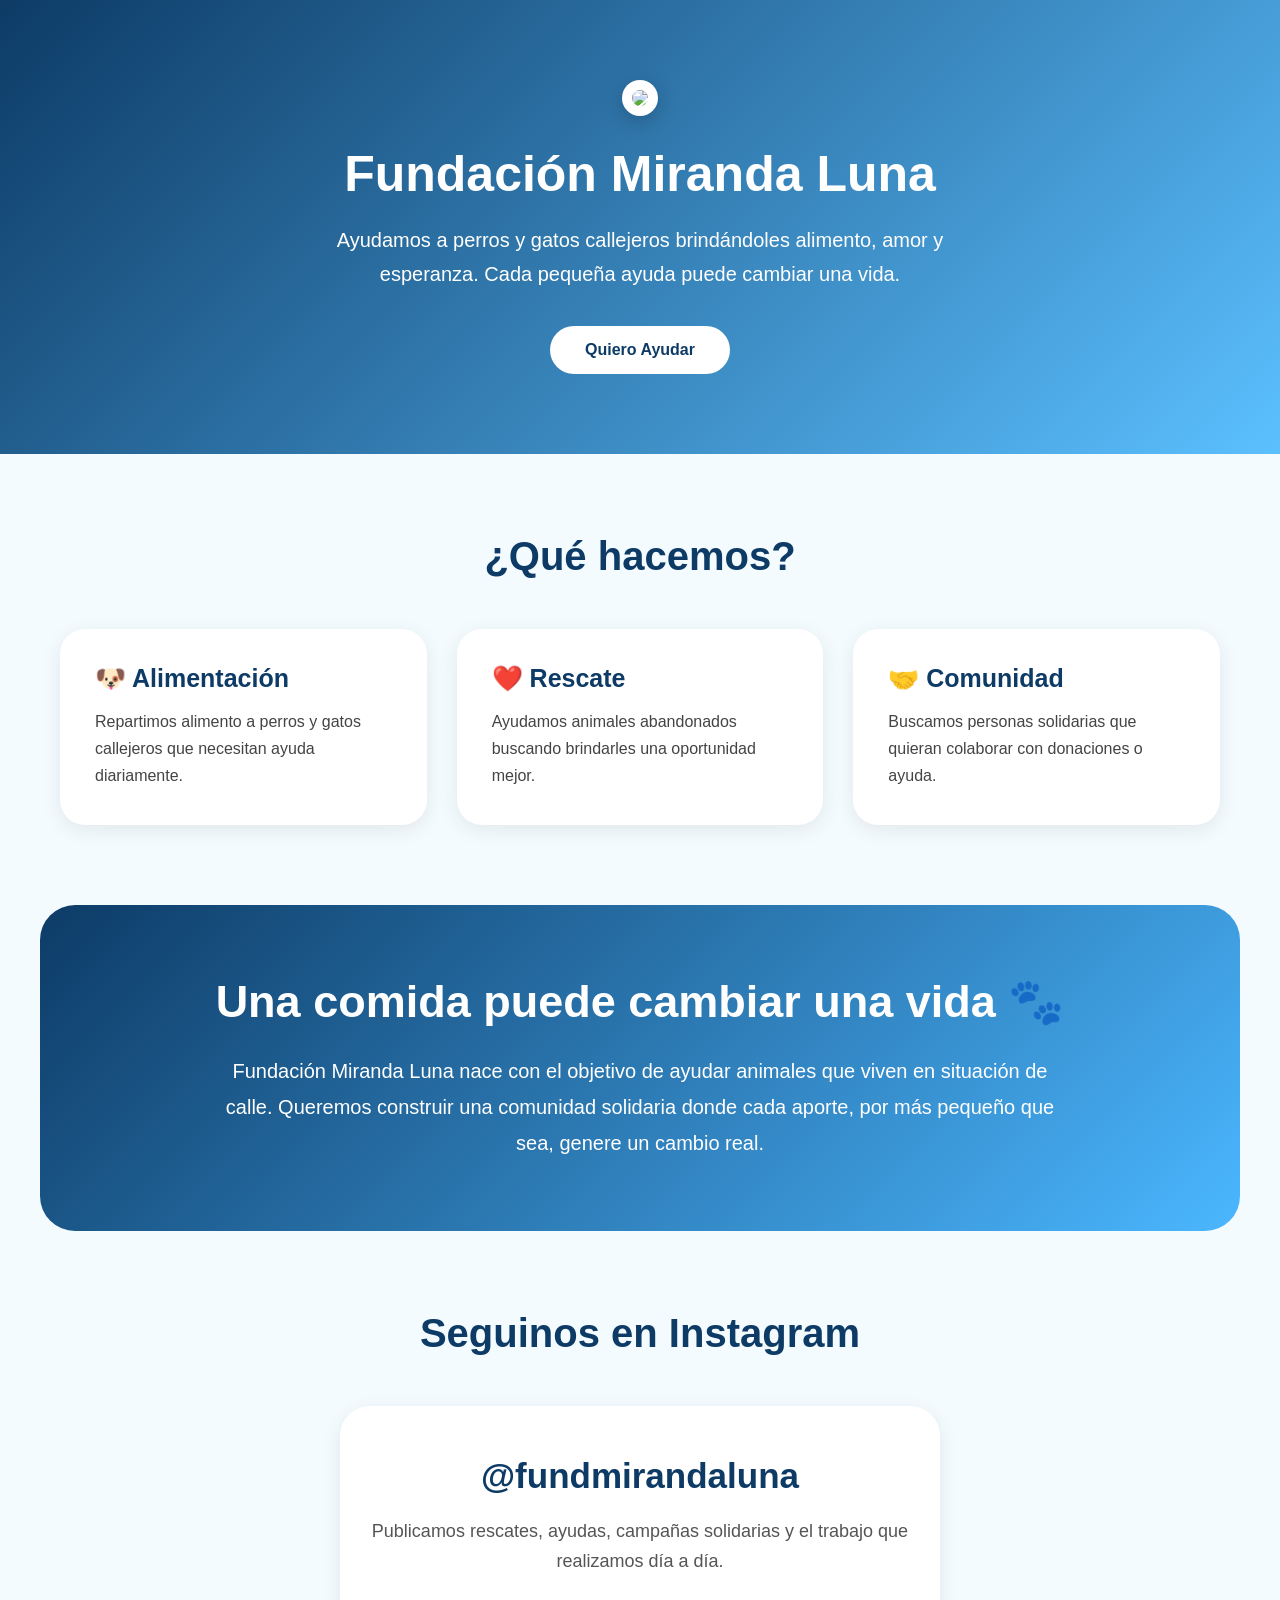
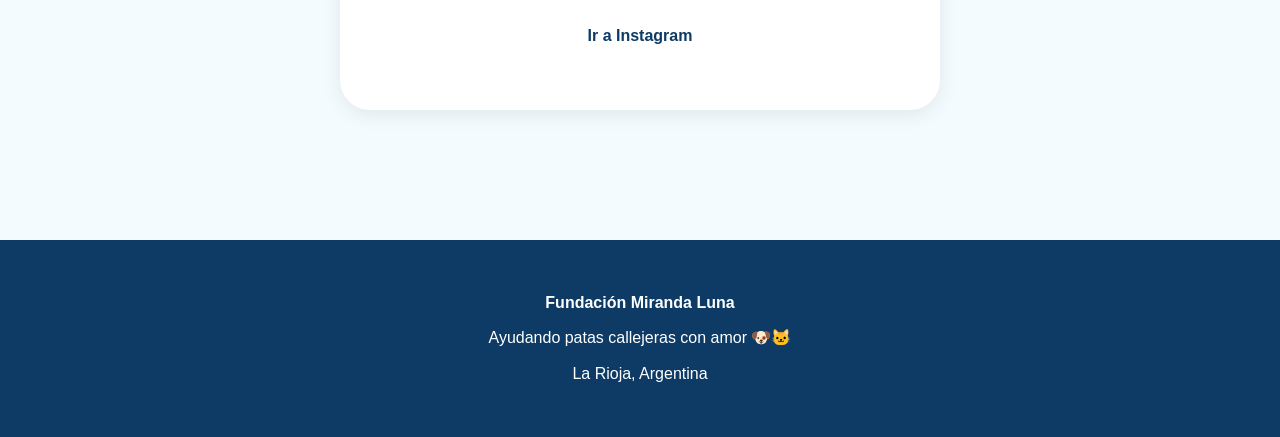
==== index.html @ c344619f "Add files via upload" ====
<!DOCTYPE html>
<html lang="es">
<head>
  <meta charset="UTF-8">
  <meta name="viewport" content="width=device-width, initial-scale=1.0">
  <link rel="stylesheet" href="estilo.css">
  <title>Fundación Miranda Luna</title>

</head>

<body>

  <header>

    <!-- LOGO -->
    <div class="logo">

      <img src="WhatsApp Image 2026-05-22 at 8.19.40 PM.jpeg">

    </div>

    <h1>Fundación Miranda Luna</h1>

    <p>
      Ayudamos a perros y gatos callejeros brindándoles alimento,
      amor y esperanza. Cada pequeña ayuda puede cambiar una vida.
    </p>

    <a href="https://www.instagram.com/fundmirandaluna?igsh=cjVqNXhsMjJ3d2V2&utm_source=qr"
       class="btn"
       target="_blank">

       Quiero Ayudar

    </a>

  </header>

  <section>

    <h2 class="section-title">
      ¿Qué hacemos?
    </h2>

    <div class="cards">

      <div class="card">

        <h3>🐶 Alimentación</h3>

        <p>
          Repartimos alimento a perros y gatos callejeros
          que necesitan ayuda diariamente.
        </p>

      </div>

      <div class="card">

        <h3>❤️ Rescate</h3>

        <p>
          Ayudamos animales abandonados buscando brindarles
          una oportunidad mejor.
        </p>

      </div>

      <div class="card">

        <h3>🤝 Comunidad</h3>

        <p>
          Buscamos personas solidarias que quieran colaborar
          con donaciones o ayuda.
        </p>

      </div>

    </div>

  </section>

  <section class="impact">

    <h2>
      Una comida puede cambiar una vida 🐾
    </h2>

    <p>
      Fundación Miranda Luna nace con el objetivo de ayudar
      animales que viven en situación de calle. Queremos construir
      una comunidad solidaria donde cada aporte, por más pequeño
      que sea, genere un cambio real.
    </p>

  </section>

  <section class="instagram">

    <h2 class="section-title">
      Seguinos en Instagram
    </h2>

    <div class="instagram-box">

      <h3>@fundmirandaluna</h3>

      <p>
        Publicamos rescates, ayudas, campañas solidarias
        y el trabajo que realizamos día a día.
      </p>

      <a href="https://www.instagram.com/fundmirandaluna?igsh=cjVqNXhsMjJ3d2V2&utm_source=qr"
         class="btn"
         target="_blank">

         Ir a Instagram

      </a>

    </div>

  </section>

  <footer>

    <p><strong>Fundación Miranda Luna</strong></p>

    <p>
      Ayudando patas callejeras con amor 🐶🐱
    </p>

    <p>
      La Rioja, Argentina
    </p>

  </footer>

</body>
</html>
---- estilo.css ----
*{
      margin:0;
      padding:0;
      box-sizing:border-box;
      font-family: Arial, Helvetica, sans-serif;
    }

    body{
      background:#f4fbff;
      color:#1c2d3f;
    }

    header{
      background: linear-gradient(135deg, #0d3b66, #5bc0ff);
      color:white;
      padding:80px 20px;
      text-align:center;
    }

    /* LOGO */
    .logo{
      margin-bottom:25px;
    }

    .logo img{
      width:220px;
      max-width:90%;
      border-radius:20px;
      background:white;
      padding:10px;
      box-shadow:0 5px 20px rgba(0,0,0,0.2);
    }

    header h1{
      font-size:50px;
      margin-bottom:20px;
    }

    header p{
      max-width:700px;
      margin:auto;
      font-size:20px;
      line-height:1.7;
    }

    .btn{
      display:inline-block;
      margin-top:35px;
      padding:15px 35px;
      background:white;
      color:#0d3b66;
      text-decoration:none;
      border-radius:50px;
      font-weight:bold;
      transition:0.3s;
    }

    .btn:hover{
      transform:scale(1.05);
      background:#dff4ff;
    }

    section{
      max-width:1200px;
      margin:auto;
      padding:80px 20px;
    }

    .section-title{
      text-align:center;
      font-size:40px;
      margin-bottom:50px;
      color:#0d3b66;
    }

    .cards{
      display:grid;
      grid-template-columns:repeat(auto-fit, minmax(250px, 1fr));
      gap:30px;
    }

    .card{
      background:white;
      padding:35px;
      border-radius:25px;
      box-shadow:0 5px 20px rgba(0,0,0,0.08);
      transition:0.3s;
    }

    .card:hover{
      transform:translateY(-10px);
    }

    .card h3{
      margin-bottom:15px;
      color:#0d3b66;
      font-size:25px;
    }

    .card p{
      line-height:1.7;
      color:#444;
    }

    .impact{
      background: linear-gradient(135deg, #0d3b66, #4bb7ff);
      color:white;
      border-radius:35px;
      text-align:center;
      padding:70px 30px;
    }

    .impact h2{
      font-size:45px;
      margin-bottom:25px;
    }

    .impact p{
      max-width:850px;
      margin:auto;
      line-height:1.8;
      font-size:20px;
    }

    .instagram{
      text-align:center;
    }

    .instagram-box{
      background:white;
      max-width:600px;
      margin:auto;
      padding:50px 30px;
      border-radius:30px;
      box-shadow:0 5px 20px rgba(0,0,0,0.08);
    }

    .instagram-box h3{
      font-size:35px;
      color:#0d3b66;
      margin-bottom:20px;
    }

    .instagram-box p{
      line-height:1.7;
      color:#555;
      font-size:18px;
    }

    footer{
      background:#0d3b66;
      color:white;
      text-align:center;
      padding:40px 20px;
      margin-top:50px;
    }

    footer p{
      margin:10px 0;
      line-height:1.6;
    }

    @media(max-width:768px){

      header h1{
        font-size:38px;
      }

      .section-title{
        font-size:32px;
      }

      .impact h2{
        font-size:34px;
      }

      .impact p{
        font-size:18px;
      }

      .logo img{
        width:170px;
      }

    }
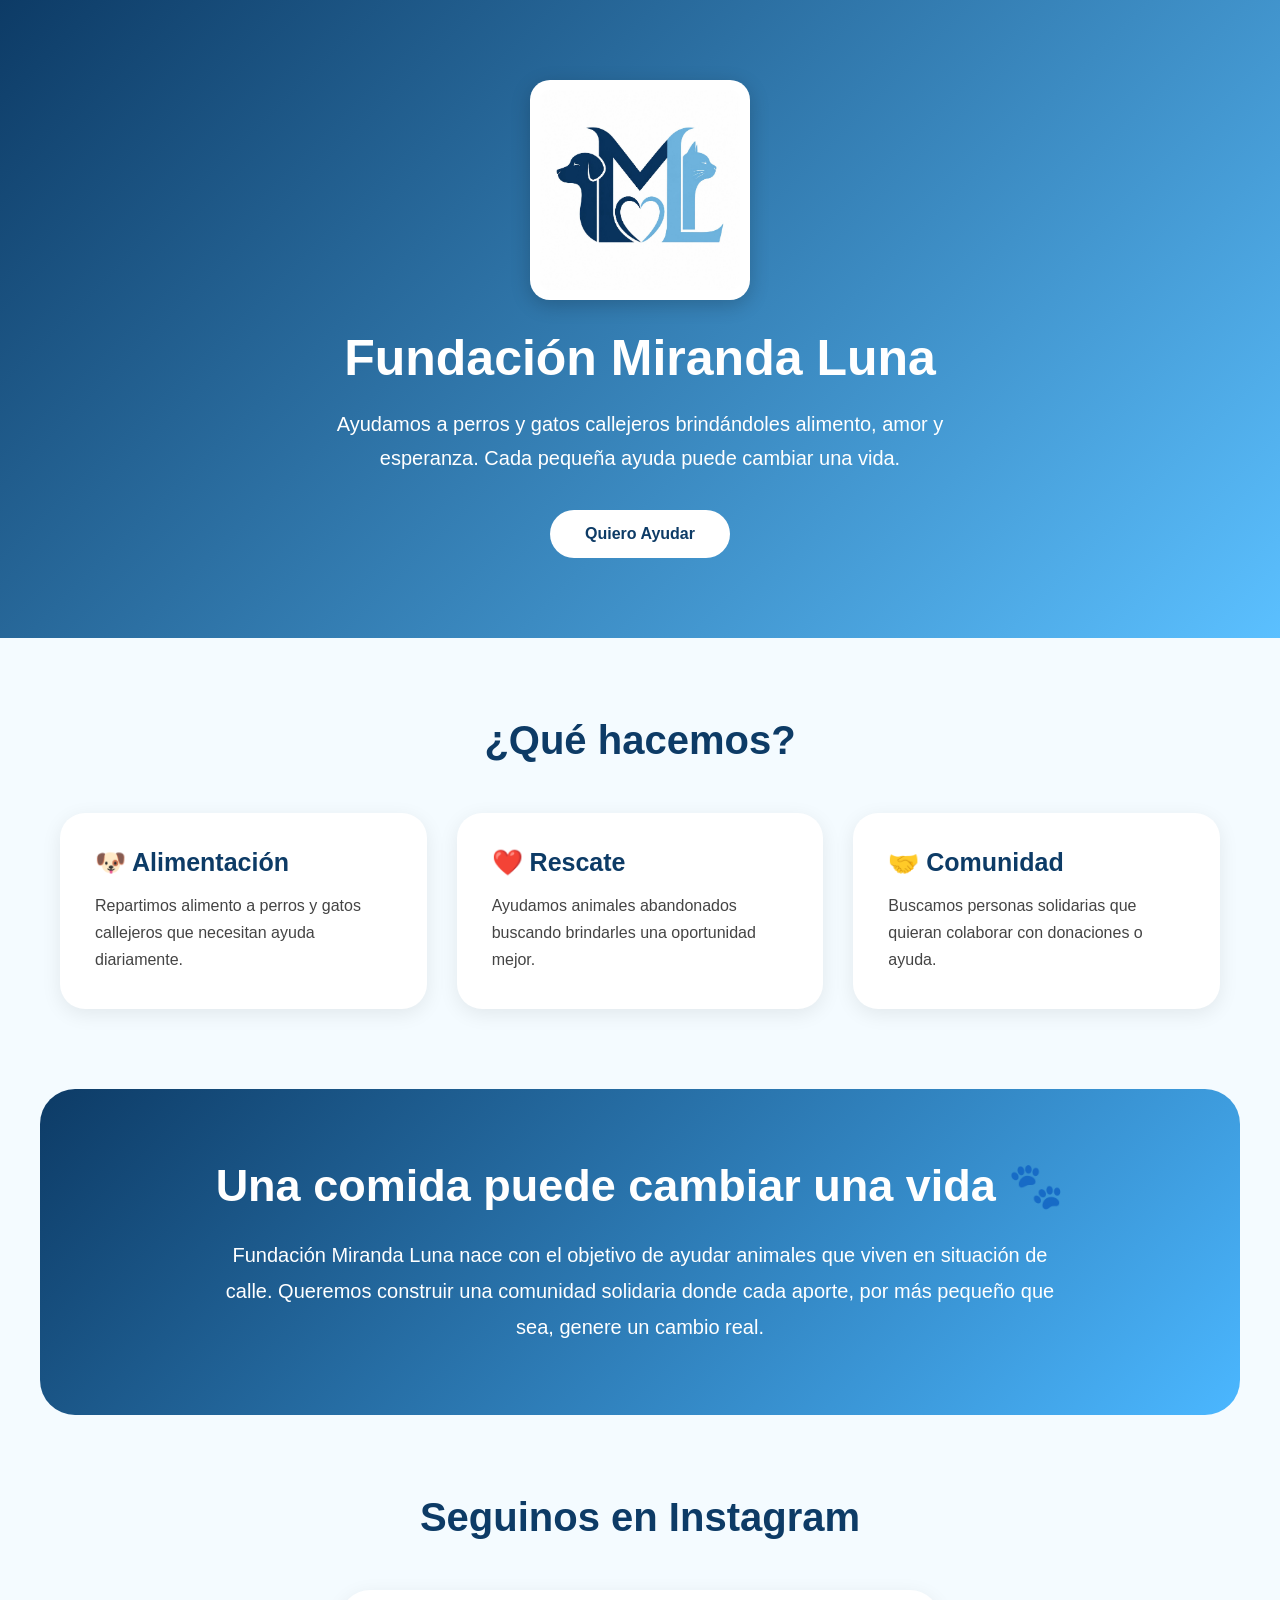
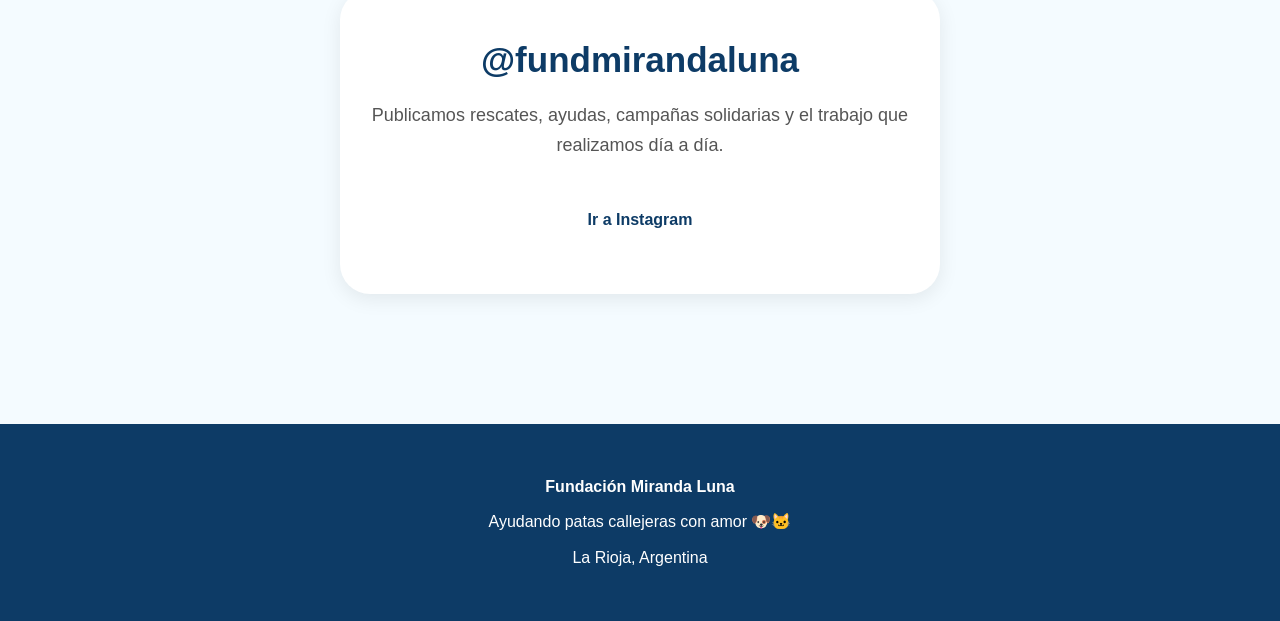
==== commit 1f592179: "Update index.html" ====
--- a/index.html
+++ b/index.html
@@ -5,7 +5,7 @@
   <meta name="viewport" content="width=device-width, initial-scale=1.0">
   <link rel="stylesheet" href="estilo.css">
   <title>Fundación Miranda Luna</title>
-
+  <link rel="icon" type="image/png" href="WhatsApp Image 2026-05-22 at 8.19.40 PM.jpeg">
 </head>
 
 <body>
@@ -138,4 +138,4 @@
   </footer>
 
 </body>
-</html>+</html>
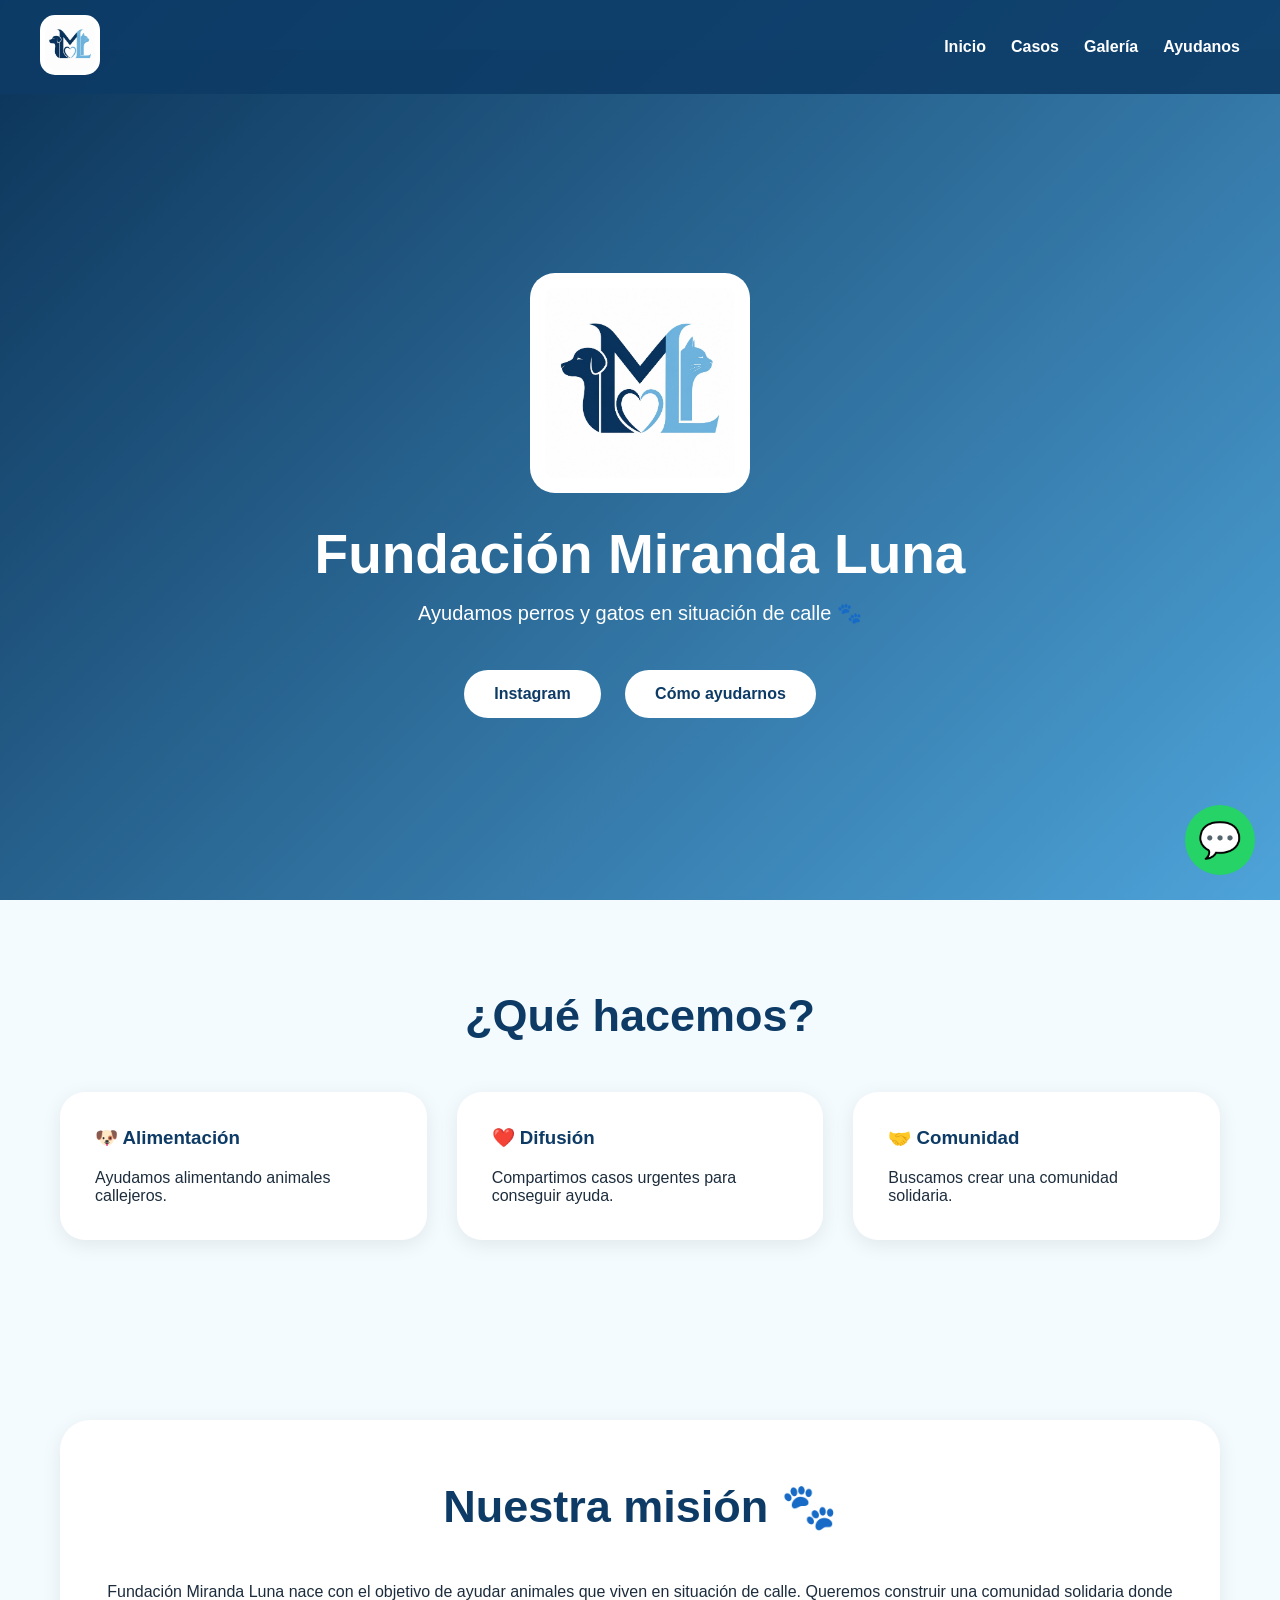
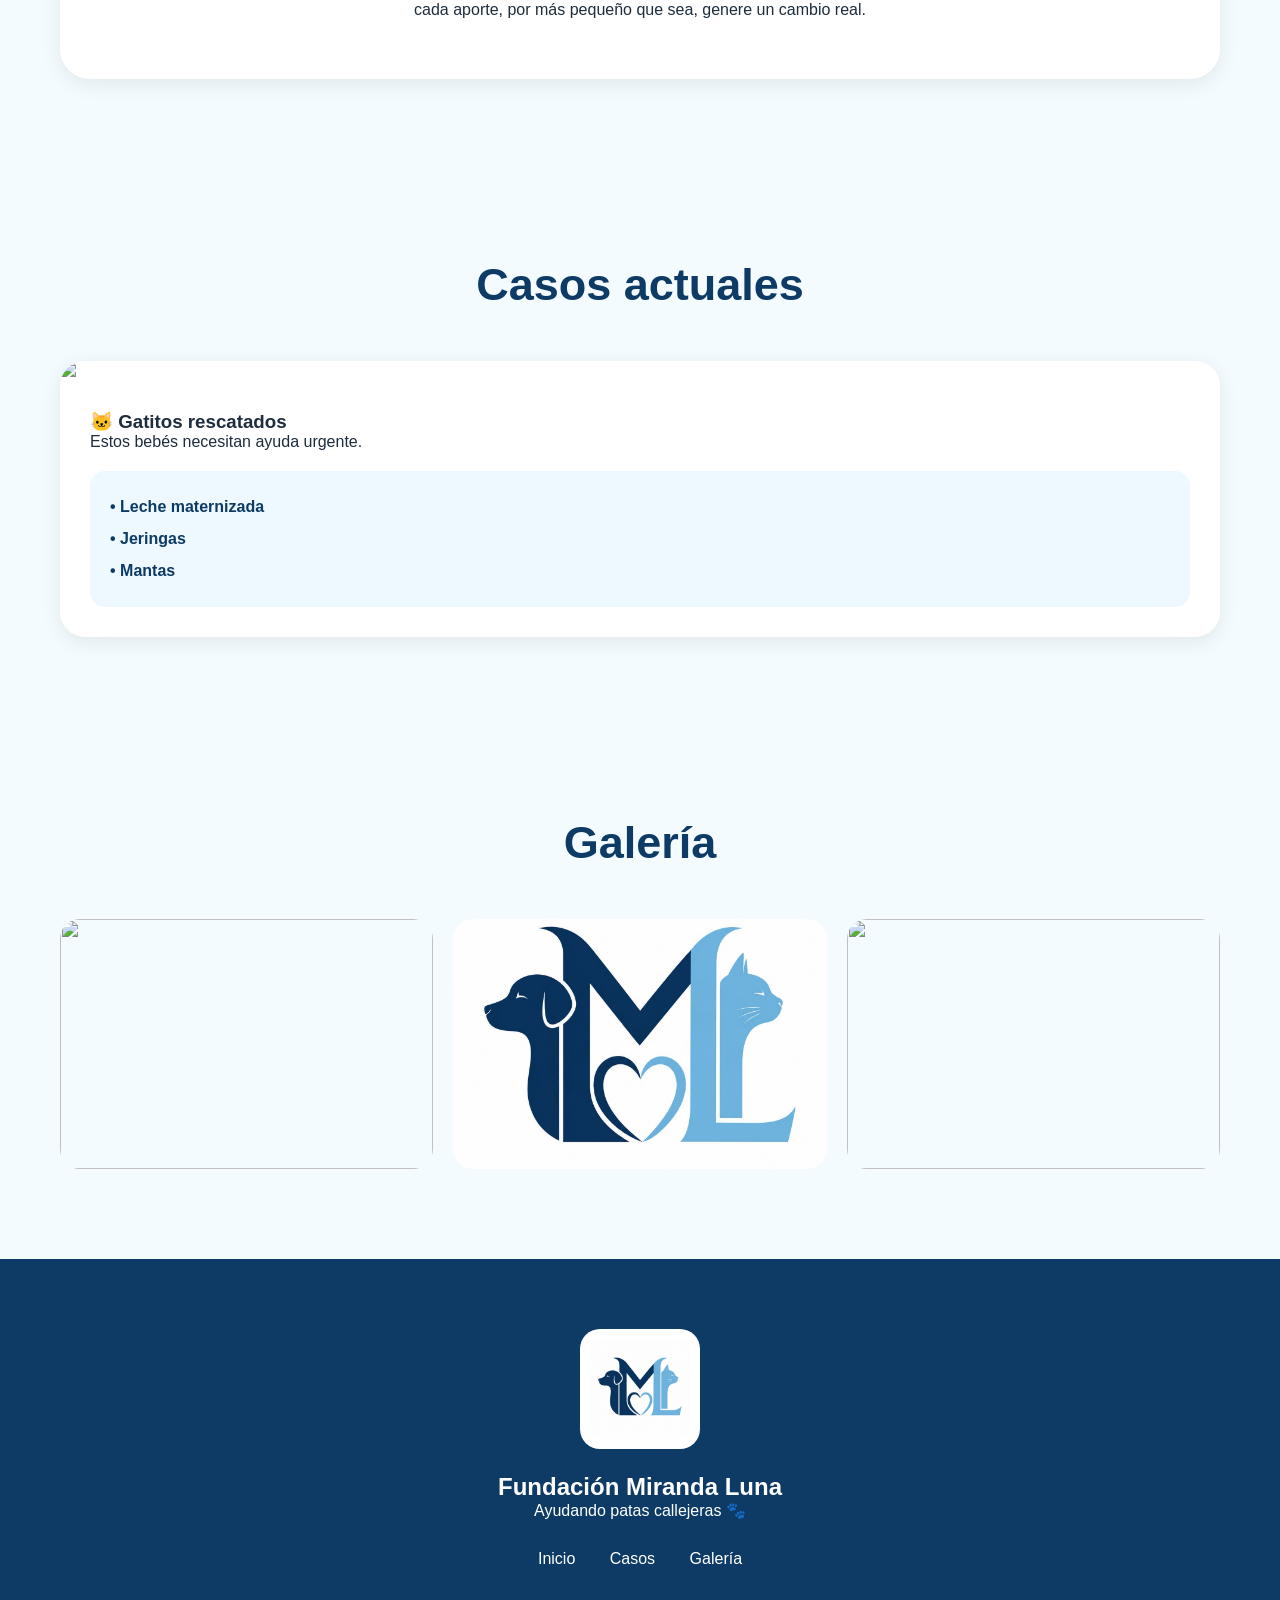
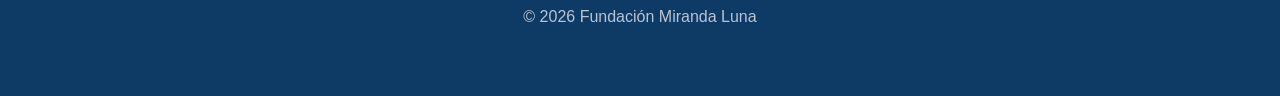
==== commit 63190f8a: "Update index.html" ====
--- a/index.html
+++ b/index.html
@@ -1,141 +1,239 @@
 <!DOCTYPE html>
 <html lang="es">
+
 <head>
+
   <meta charset="UTF-8">
   <meta name="viewport" content="width=device-width, initial-scale=1.0">
-  <link rel="stylesheet" href="estilo.css">
+
   <title>Fundación Miranda Luna</title>
+
   <link rel="icon" type="image/png" href="WhatsApp Image 2026-05-22 at 8.19.40 PM.jpeg">
+
+  <link rel="stylesheet" href="style.css">
+
 </head>
 
 <body>
 
-  <header>
-
-    <!-- LOGO -->
-    <div class="logo">
-
+  <!-- NAVBAR -->
+
+  <nav class="navbar">
+
+<a href="index.html" class="nav-logo">
+
+  <img src="WhatsApp Image 2026-05-22 at 8.19.40 PM.jpeg">
+
+</a>
+
+    <ul>
+
+      <li><a href="#inicio">Inicio</a></li>
+      <li><a href="#casos">Casos</a></li>
+      <li><a href="#galeria">Galería</a></li>
+      <li><a href="ayudar.html">Ayudanos</a></li>
+
+    </ul>
+
+  </nav>
+
+  <!-- HEADER -->
+
+  <header id="inicio">
+
+    <div class="overlay"></div>
+
+    <div class="header-content">
+
+      <img src="WhatsApp Image 2026-05-22 at 8.19.40 PM.jpeg" class="logo">
+
+      <h1>Fundación Miranda Luna</h1>
+
+      <p>
+
+        Ayudamos perros y gatos en situación de calle 🐾
+
+      </p>
+
+      <div class="buttons">
+
+        <a href="https://www.instagram.com/fundmirandaluna?igsh=cjVqNXhsMjJ3d2V2&utm_source=qr"
+           target="_blank">
+
+           Instagram
+
+        </a>
+
+        <a href="ayudar.html">
+
+           Cómo ayudarnos
+
+        </a>
+
+      </div>
+
+    </div>
+
+  </header>
+
+  <!-- QUE HACEMOS -->
+
+  <section>
+
+    <h2>¿Qué hacemos?</h2>
+
+    <div class="cards">
+
+      <div class="card">
+
+        <h3>🐶 Alimentación</h3>
+
+        <p>
+
+          Ayudamos alimentando animales callejeros.
+
+        </p>
+
+      </div>
+
+      <div class="card">
+
+        <h3>❤️ Difusión</h3>
+
+        <p>
+
+          Compartimos casos urgentes para conseguir ayuda.
+
+        </p>
+
+      </div>
+
+      <div class="card">
+
+        <h3>🤝 Comunidad</h3>
+
+        <p>
+
+          Buscamos crear una comunidad solidaria.
+
+        </p>
+
+      </div>
+
+    </div>
+
+  </section>
+
+  <!-- MISION -->
+
+  <section class="mission">
+
+    <div class="mission-box">
+
+      <h2>Nuestra misión 🐾</h2>
+
+      <p>
+
+        Fundación Miranda Luna nace con el objetivo de ayudar animales que viven en situación de calle. Queremos construir una comunidad solidaria donde cada aporte, por más pequeño que sea, genere un cambio real.
+
+      </p>
+
+    </div>
+
+  </section>
+
+  <!-- CASOS -->
+
+  <section id="casos">
+
+    <h2>Casos actuales</h2>
+
+    <div class="case-card">
+
+      <img src="gatitos1.jpeg">
+
+      <div class="case-content">
+
+        <h3>🐱 Gatitos rescatados</h3>
+
+        <p>
+
+          Estos bebés necesitan ayuda urgente.
+
+        </p>
+
+        <div class="needs">
+
+          • Leche maternizada
+          <br>
+          • Jeringas
+          <br>
+          • Mantas
+
+        </div>
+
+      </div>
+
+    </div>
+
+  </section>
+
+  <!-- GALERIA -->
+
+  <section id="galeria">
+
+    <h2>Galería</h2>
+
+    <div class="gallery">
+
+      <img src="gatitos1.jpeg">
       <img src="WhatsApp Image 2026-05-22 at 8.19.40 PM.jpeg">
-
-    </div>
-
-    <h1>Fundación Miranda Luna</h1>
+      <img src="WhatsApp Image 2026-05-23 at 12.50.21 AM.jpeg">
+
+    </div>
+
+  </section>
+
+  <!-- FOOTER -->
+
+  <footer>
+
+    <img src="WhatsApp Image 2026-05-22 at 8.19.40 PM.jpeg" class="footer-logo">
+
+    <h2>Fundación Miranda Luna</h2>
 
     <p>
-      Ayudamos a perros y gatos callejeros brindándoles alimento,
-      amor y esperanza. Cada pequeña ayuda puede cambiar una vida.
+
+      Ayudando patas callejeras 🐾
+
     </p>
 
-    <a href="https://www.instagram.com/fundmirandaluna?igsh=cjVqNXhsMjJ3d2V2&utm_source=qr"
-       class="btn"
-       target="_blank">
-
-       Quiero Ayudar
-
-    </a>
-
-  </header>
-
-  <section>
-
-    <h2 class="section-title">
-      ¿Qué hacemos?
-    </h2>
-
-    <div class="cards">
-
-      <div class="card">
-
-        <h3>🐶 Alimentación</h3>
-
-        <p>
-          Repartimos alimento a perros y gatos callejeros
-          que necesitan ayuda diariamente.
-        </p>
-
-      </div>
-
-      <div class="card">
-
-        <h3>❤️ Rescate</h3>
-
-        <p>
-          Ayudamos animales abandonados buscando brindarles
-          una oportunidad mejor.
-        </p>
-
-      </div>
-
-      <div class="card">
-
-        <h3>🤝 Comunidad</h3>
-
-        <p>
-          Buscamos personas solidarias que quieran colaborar
-          con donaciones o ayuda.
-        </p>
-
-      </div>
-
-    </div>
-
-  </section>
-
-  <section class="impact">
-
-    <h2>
-      Una comida puede cambiar una vida 🐾
-    </h2>
-
-    <p>
-      Fundación Miranda Luna nace con el objetivo de ayudar
-      animales que viven en situación de calle. Queremos construir
-      una comunidad solidaria donde cada aporte, por más pequeño
-      que sea, genere un cambio real.
+    <div class="footer-links">
+
+      <a href="#inicio">Inicio</a>
+      <a href="#casos">Casos</a>
+      <a href="#galeria">Galería</a>
+
+    </div>
+
+    <p class="copy">
+
+      © 2026 Fundación Miranda Luna
+
     </p>
 
-  </section>
-
-  <section class="instagram">
-
-    <h2 class="section-title">
-      Seguinos en Instagram
-    </h2>
-
-    <div class="instagram-box">
-
-      <h3>@fundmirandaluna</h3>
-
-      <p>
-        Publicamos rescates, ayudas, campañas solidarias
-        y el trabajo que realizamos día a día.
-      </p>
-
-      <a href="https://www.instagram.com/fundmirandaluna?igsh=cjVqNXhsMjJ3d2V2&utm_source=qr"
-         class="btn"
-         target="_blank">
-
-         Ir a Instagram
-
-      </a>
-
-    </div>
-
-  </section>
-
-  <footer>
-
-    <p><strong>Fundación Miranda Luna</strong></p>
-
-    <p>
-      Ayudando patas callejeras con amor 🐶🐱
-    </p>
-
-    <p>
-      La Rioja, Argentina
-    </p>
-
   </footer>
 
+  <!-- BOTON WHATSAPP -->
+
+  <a href="https://wa.me/543804321763"
+     class="whatsapp"
+     target="_blank">
+
+     💬
+
+  </a>
+
 </body>
+
 </html>
--- a/style.css
+++ b/style.css
@@ -0,0 +1,375 @@
+    *{
+  margin:0;
+  padding:0;
+  box-sizing:border-box;
+  font-family:Arial, Helvetica, sans-serif;
+}
+
+html{
+  scroll-behavior:smooth;
+}
+
+body{
+  background:#f4fbff;
+  color:#1d2d3d;
+}
+
+/* NAVBAR */
+
+.navbar{
+  position:fixed;
+  top:0;
+  width:100%;
+  display:flex;
+  justify-content:space-between;
+  align-items:center;
+  padding:15px 40px;
+  background:rgba(13,59,102,0.9);
+  z-index:1000;
+}
+
+.nav-logo img{
+  width:60px;
+  background:white;
+  padding:5px;
+  border-radius:15px;
+}
+
+.navbar ul{
+  display:flex;
+  list-style:none;
+  gap:25px;
+}
+
+/* LINKS NAVBAR */
+
+.navbar ul li a{
+  color:white;
+  text-decoration:none;
+  font-weight:bold;
+  transition:0.3s;
+  position:relative;
+  padding-bottom:5px;
+}
+
+/* LINEA ANIMADA */
+
+.navbar ul li a::after{
+  content:"";
+  position:absolute;
+  left:0;
+  bottom:0;
+  width:0%;
+  height:2px;
+  background:#9edcff;
+  transition:0.3s;
+}
+
+/* HOVER */
+
+.navbar ul li a:hover{
+  color:#9edcff;
+}
+
+.navbar ul li a:hover::after{
+  width:100%;
+}
+
+/* HEADER */
+
+header,
+.help-header{
+  height:100vh;
+  background:linear-gradient(135deg,#0d3b66,#5bc0ff);
+  display:flex;
+  justify-content:center;
+  align-items:center;
+  text-align:center;
+  position:relative;
+  overflow:hidden;
+  padding-top:100px;
+}
+
+.overlay{
+  position:absolute;
+  width:100%;
+  height:100%;
+  background:rgba(0,0,0,0.15);
+}
+
+.header-content{
+  position:relative;
+  z-index:2;
+}
+
+.logo{
+  width:220px;
+  background:white;
+  padding:15px;
+  border-radius:25px;
+  transition:0.3s;
+}
+
+.logo:hover{
+  transform:scale(1.03);
+}
+
+header h1,
+.help-header h1{
+  color:white;
+  font-size:55px;
+  margin-top:25px;
+}
+
+header p,
+.help-header p{
+  color:white;
+  font-size:20px;
+  margin-top:15px;
+}
+
+.buttons{
+  margin-top:35px;
+}
+
+.buttons a{
+  text-decoration:none;
+  color:#0d3b66;
+  background:white;
+  padding:15px 30px;
+  border-radius:50px;
+  margin:10px;
+  display:inline-block;
+  font-weight:bold;
+  transition:0.3s;
+}
+
+.buttons a:hover{
+  transform:translateY(-5px);
+}
+
+/* SECTIONS */
+
+section{
+  padding:90px 20px;
+  max-width:1200px;
+  margin:auto;
+}
+
+section h2{
+  text-align:center;
+  margin-bottom:50px;
+  font-size:45px;
+  color:#0d3b66;
+}
+
+/* CARDS */
+
+.cards{
+  display:grid;
+  grid-template-columns:repeat(auto-fit,minmax(250px,1fr));
+  gap:30px;
+}
+
+.card{
+  background:white;
+  padding:35px;
+  border-radius:25px;
+  box-shadow:0 5px 20px rgba(0,0,0,0.08);
+  transition:0.35s;
+}
+
+.card:hover{
+  transform:translateY(-10px);
+}
+
+.card h3{
+  margin-bottom:20px;
+  color:#0d3b66;
+}
+
+/* MISION */
+
+.mission-box{
+  background:white;
+  border-radius:30px;
+  padding:60px 30px;
+  text-align:center;
+  box-shadow:0 5px 20px rgba(0,0,0,0.08);
+  transition:0.3s;
+}
+
+.mission-box:hover{
+  transform:translateY(-8px);
+}
+
+/* CASOS */
+
+.case-card{
+  background:white;
+  border-radius:25px;
+  overflow:hidden;
+  box-shadow:0 5px 20px rgba(0,0,0,0.08);
+}
+
+.case-card img{
+  width:100%;
+  max-height:500px;
+  object-fit:contain;
+  background:#f4f4f4;
+}
+
+.case-content{
+  padding:30px;
+}
+
+.needs{
+  background:#eef8ff;
+  padding:20px;
+  border-radius:15px;
+  margin-top:20px;
+  line-height:2;
+  font-weight:bold;
+  color:#0d3b66;
+}
+
+/* GALERIA */
+
+.gallery{
+  display:grid;
+  grid-template-columns:repeat(auto-fit,minmax(250px,1fr));
+  gap:20px;
+}
+
+.gallery img{
+  width:100%;
+  height:250px;
+  object-fit:cover;
+  border-radius:20px;
+  transition:0.35s;
+}
+
+.gallery img:hover{
+  transform:scale(1.05);
+}
+
+/* DONACIONES */
+
+.donation-box{
+  background:white;
+  padding:60px 30px;
+  border-radius:30px;
+  text-align:center;
+  box-shadow:0 5px 20px rgba(0,0,0,0.08);
+}
+
+.alias{
+  background:#eef8ff;
+  padding:20px;
+  border-radius:15px;
+  max-width:400px;
+  margin:30px auto;
+  font-size:25px;
+  font-weight:bold;
+  color:#0d3b66;
+}
+
+/* FOOTER */
+
+footer{
+  background:#0d3b66;
+  color:white;
+  text-align:center;
+  padding:70px 20px;
+}
+
+.footer-logo{
+  width:120px;
+  background:white;
+  padding:10px;
+  border-radius:20px;
+  margin-bottom:20px;
+}
+
+.footer-links{
+  margin-top:30px;
+}
+
+.footer-links a{
+  color:white;
+  text-decoration:none;
+  margin:0 15px;
+}
+
+.copy{
+  margin-top:40px;
+  opacity:0.7;
+}
+
+/* WHATSAPP */
+
+.whatsapp{
+  position:fixed;
+  right:25px;
+  bottom:25px;
+  width:70px;
+  height:70px;
+  background:#25D366;
+  color:white;
+  text-decoration:none;
+  border-radius:50%;
+  text-align:center;
+  line-height:70px;
+  font-size:35px;
+}
+
+/* RESPONSIVE */
+
+@media(max-width:768px){
+
+  .navbar{
+    padding:15px 20px;
+    flex-direction:column;
+    gap:15px;
+  }
+
+  .navbar ul{
+    gap:15px;
+    flex-wrap:wrap;
+    justify-content:center;
+  }
+
+  header h1,
+  .help-header h1{
+    font-size:40px;
+  }
+
+  section h2{
+    font-size:35px;
+  }
+
+}
+/* BOTON VOLVER AL INICIO */
+
+.bottom-home{
+  text-align:center;
+  margin-top:40px;
+}
+
+.bottom-home a{
+  text-decoration:none;
+  background:#ffffff;
+  color:#0d3b66;
+  padding:15px 30px;
+  border-radius:50px;
+  font-weight:bold;
+  display:inline-block;
+  transition:0.3s;
+  box-shadow:0 5px 20px rgba(0,0,0,0.08);
+}
+
+.bottom-home a:hover{
+  transform:translateY(-5px);
+  background:#eef8ff;
+}
+    }
